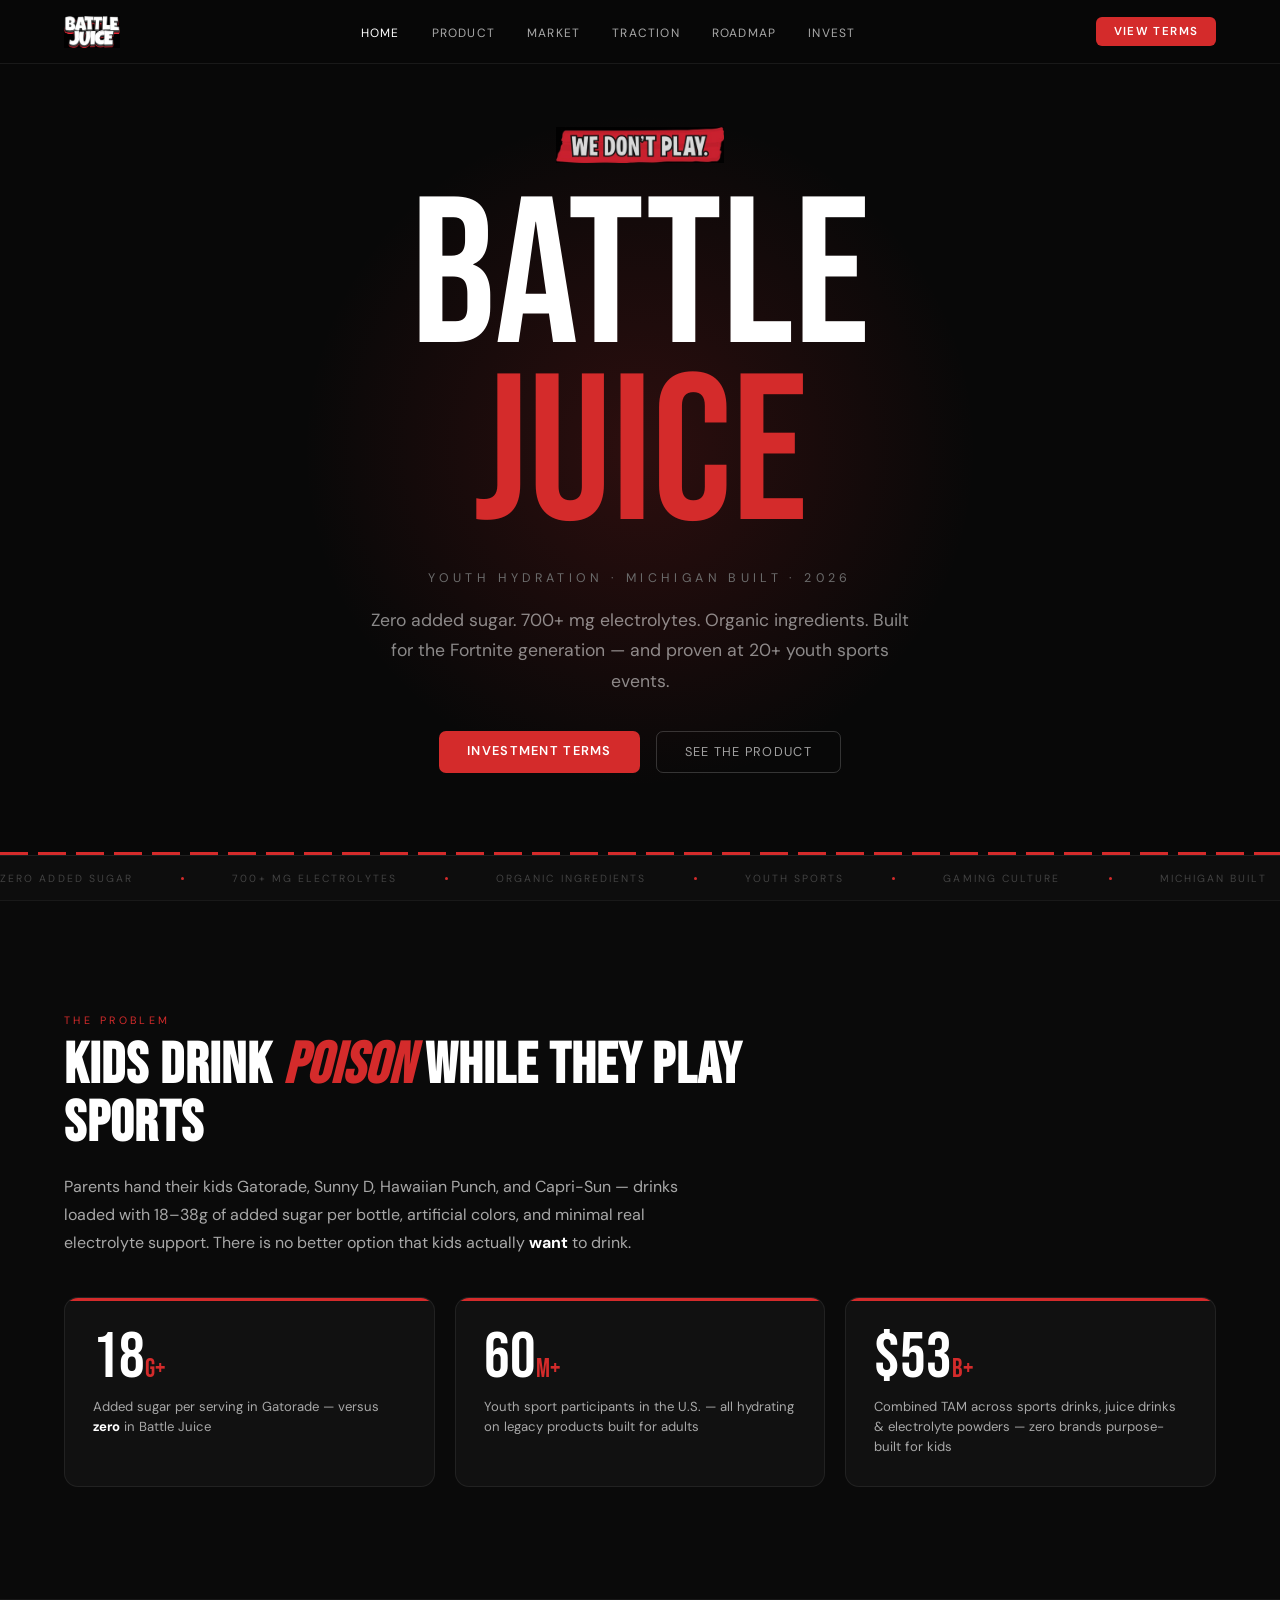
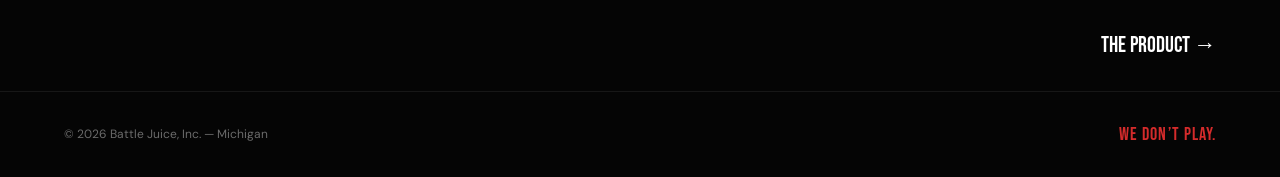
==== index.html @ 8289d876 "Add Battle Juice investor static site Initial import: pages, favicons, OG image, meta (noindex), and" ====
<!DOCTYPE html>
<html lang="en">
<head>
<meta charset="UTF-8">
<meta name="viewport" content="width=device-width, initial-scale=1.0">
<meta name="robots" content="noindex, nofollow">
<meta name="description" content="Battle Juice delivers competitive energy with a bold, gaming-forward brand. Private investor materials: product story, market context, traction, roadmap, and investment overview.">
<title>Home &mdash; Battle Juice</title>
<link rel="icon" type="image/svg+xml" href="icons/favicon.svg">
<link rel="icon" type="image/png" sizes="32x32" href="icons/favicon-32x32.png">
<link rel="icon" type="image/png" sizes="16x16" href="icons/favicon-16x16.png">
<link rel="icon" href="icons/favicon.ico" sizes="48x48 32x32 16x16">
<link rel="apple-touch-icon" sizes="180x180" href="icons/apple-touch-icon.png">
<link rel="manifest" href="icons/site.webmanifest">
<meta name="theme-color" content="#080808">
<meta property="og:type" content="website">
<meta property="og:site_name" content="Battle Juice">
<meta property="og:locale" content="en_US">
<meta property="og:title" content="Home — Battle Juice">
<meta property="og:description" content="Battle Juice delivers competitive energy with a bold, gaming-forward brand. Private investor materials: product story, market context, traction, roadmap, and investment overview.">
<meta property="og:image" content="images/og-preview.png">
<meta property="og:image:width" content="1200">
<meta property="og:image:height" content="630">
<meta property="og:image:type" content="image/png">
<meta name="twitter:card" content="summary_large_image">
<meta name="twitter:title" content="Home — Battle Juice">
<meta name="twitter:description" content="Battle Juice delivers competitive energy with a bold, gaming-forward brand. Private investor materials: product story, market context, traction, roadmap, and investment overview.">
<meta name="twitter:image" content="images/og-preview.png">
<link href="https://fonts.googleapis.com/css2?family=Bebas+Neue&family=DM+Sans:wght@300;400;500;700&display=swap" rel="stylesheet">
<style>

*{margin:0;padding:0;box-sizing:border-box}
:root{--red:#D42B2B;--dark:#080808;--panel:#111111;--border:rgba(255,255,255,0.07);--gray:#6B6B6B;--lgray:#A8A8A8;--accent:#FFD600;--green:#00C864;--blue:#1B4FE4}
html{scroll-behavior:smooth}
body{background:var(--dark);color:#fff;font-family:'DM Sans',sans-serif;overflow-x:hidden;padding-top:64px}
nav{position:fixed;top:0;left:0;right:0;z-index:999;display:flex;align-items:center;justify-content:space-between;padding:0 4rem;height:64px;background:rgba(8,8,8,.95);border-bottom:1px solid var(--border);backdrop-filter:blur(14px)}
.nav-logo{display:flex;align-items:center;gap:.75rem;text-decoration:none}
.nav-logo img{height:32px;width:auto}
.nav-links{display:flex;gap:2rem;list-style:none}
.nav-links a{font-size:.75rem;letter-spacing:.1em;text-transform:uppercase;color:var(--lgray);text-decoration:none;transition:color .2s}
.nav-links a:hover,.nav-links a.active{color:#fff}
.nav-cta{background:var(--red);color:#fff;font-size:.72rem;letter-spacing:.12em;text-transform:uppercase;padding:.42rem 1.1rem;border-radius:6px;text-decoration:none;font-weight:600;transition:opacity .2s}
.nav-cta:hover{opacity:.85}
section{padding:7rem 4rem}
.container{max-width:1160px;margin:0 auto}
.sl{display:block;font-size:.67rem;letter-spacing:.32em;text-transform:uppercase;color:var(--red);margin-bottom:.65rem}
.d{font-family:'Bebas Neue',sans-serif;line-height:.92;letter-spacing:.02em}
.h1{font-size:clamp(3.5rem,8vw,7rem)}
.h2{font-size:clamp(2.2rem,4.5vw,4rem)}
.h3{font-size:clamp(1.6rem,3vw,2.8rem)}
.body-lg{font-size:1rem;line-height:1.75;color:var(--lgray)}
.body{font-size:.88rem;line-height:1.7;color:var(--lgray)}
.divider{height:1px;background:var(--border)}
.card{background:var(--panel);border:1px solid var(--border);border-radius:14px;padding:1.5rem}
.card-sm{background:var(--panel);border:1px solid var(--border);border-radius:10px;padding:1.1rem}
.pill{display:inline-block;font-size:.66rem;letter-spacing:.14em;text-transform:uppercase;padding:.26rem .72rem;border-radius:999px}
.pill-green{background:rgba(0,200,100,.1);color:var(--green);border:1px solid rgba(0,200,100,.22)}
.pill-yellow{background:rgba(255,214,0,.1);color:var(--accent);border:1px solid rgba(255,214,0,.2)}
.pill-red{background:rgba(212,43,43,.12);color:var(--red);border:1px solid rgba(212,43,43,.25)}
.g2{display:grid;grid-template-columns:1fr 1fr;gap:1.25rem}
.g3{display:grid;grid-template-columns:repeat(3,1fr);gap:1.25rem}
.g4{display:grid;grid-template-columns:repeat(4,1fr);gap:1rem}
.page-nav{display:flex;align-items:center;justify-content:space-between;padding:2rem 4rem;background:#050505;border-top:1px solid var(--border)}
.page-nav .prev{font-size:.72rem;letter-spacing:.18em;text-transform:uppercase;color:var(--gray);text-decoration:none;transition:color .2s}
.page-nav .prev:hover{color:#fff}
.page-nav .next{font-family:'Bebas Neue',sans-serif;font-size:1.4rem;color:#fff;text-decoration:none;display:flex;align-items:center;gap:.75rem;transition:color .2s}
.page-nav .next:hover{color:var(--red)}
footer{background:#050505;border-top:1px solid var(--border);padding:2rem 4rem;display:flex;align-items:center;justify-content:space-between}
footer p{font-size:.75rem;color:var(--gray)}
footer .ft{font-family:'Bebas Neue',sans-serif;font-size:1.1rem;color:var(--red);letter-spacing:.06em}


#hero{padding:0;min-height:100vh;display:flex;flex-direction:column;justify-content:center;align-items:center;text-align:center;position:relative;overflow:hidden;margin-top:-64px}
.hero-glow{position:absolute;width:700px;height:700px;border-radius:50%;background:radial-gradient(circle,rgba(212,43,43,.18) 0%,transparent 68%);top:50%;left:50%;transform:translate(-50%,-50%);pointer-events:none}
.hero-logo{font-family:'Bebas Neue',sans-serif;font-size:clamp(5rem,18vw,13rem);line-height:.85;color:#fff;position:relative;z-index:1}
.hero-logo em{color:var(--red);font-style:normal}
.hero-tag{font-size:.78rem;letter-spacing:.35em;text-transform:uppercase;color:var(--gray);margin-top:1.5rem;z-index:1;position:relative}
.hero-sub{font-size:clamp(.92rem,1.4vw,1.1rem);color:rgba(255,255,255,.52);max-width:560px;margin-top:1.2rem;line-height:1.72;z-index:1;position:relative}
.hero-btns{display:flex;gap:1rem;margin-top:2.2rem;z-index:1;position:relative}
.btn-primary{background:var(--red);color:#fff;padding:.7rem 1.75rem;border-radius:7px;font-size:.8rem;letter-spacing:.1em;text-transform:uppercase;font-weight:600;text-decoration:none;transition:opacity .2s}
.btn-primary:hover{opacity:.85}
.btn-ghost{border:1px solid rgba(255,255,255,.18);color:rgba(255,255,255,.62);padding:.7rem 1.75rem;border-radius:7px;font-size:.8rem;letter-spacing:.1em;text-transform:uppercase;text-decoration:none;transition:all .2s}
.btn-ghost:hover{border-color:rgba(255,255,255,.4);color:#fff}
.ticker-wrap{position:absolute;bottom:0;left:0;right:0;overflow:hidden;height:2.8rem;border-top:1px solid var(--border);background:rgba(255,255,255,.02)}
.ticker-inner{display:flex;gap:3rem;animation:tick 20s linear infinite;white-space:nowrap;align-items:center;height:100%}
@keyframes tick{from{transform:translateX(0)}to{transform:translateX(-50%)}}
.ti-item{font-size:.65rem;letter-spacing:.2em;text-transform:uppercase;color:rgba(255,255,255,.22)}
.ti-dot{width:3px;height:3px;border-radius:50%;background:var(--red);flex-shrink:0}
.hero-stripe{position:absolute;bottom:2.8rem;left:0;right:0;height:3px;background:repeating-linear-gradient(90deg,var(--red) 0,var(--red) 28px,transparent 28px,transparent 38px)}
#problem{background:#0A0A0A}
.stat-grid{display:grid;grid-template-columns:repeat(3,1fr);gap:1.25rem;margin-top:2.5rem}
.pstat{background:var(--panel);border:1px solid var(--border);border-radius:14px;padding:1.75rem;position:relative;overflow:hidden}
.pstat::before{content:'';position:absolute;top:0;left:0;right:0;height:3px;background:var(--red);border-radius:14px 14px 0 0}
.pstat .num{font-family:'Bebas Neue',sans-serif;font-size:clamp(2.5rem,5vw,4.5rem);color:#fff;line-height:1}
.pstat .unit{font-family:'Bebas Neue',sans-serif;font-size:1.6rem;color:var(--red)}
.pstat .lbl{font-size:.82rem;color:var(--lgray);margin-top:.45rem;line-height:1.55}

</style>
</head>
<body>
<nav>
  <a href="index.html" class="nav-logo"><img src="[data-uri]" alt="Battle Juice"></a>
  <ul class="nav-links"><li><a href="index.html" class="active">Home</a></li><li><a href="product.html">Product</a></li><li><a href="market.html">Market</a></li><li><a href="traction.html">Traction</a></li><li><a href="roadmap.html">Roadmap</a></li><li><a href="invest.html">Invest</a></li></ul>
  <a href="invest.html" class="nav-cta">View Terms</a>
</nav>

<section id="hero">
  <div class="hero-glow"></div>
  <div style="position:relative;z-index:1;margin-bottom:1.5rem">
    <img src="[data-uri]" alt="We Don't Play" style="height:36px;width:auto;opacity:.85">
  </div>
  <div class="hero-logo">BATTLE<br><em>JUICE</em></div>
  <p class="hero-tag">Youth Hydration &middot; Michigan Built &middot; 2026</p>
  <p class="hero-sub">Zero added sugar. 700+ mg electrolytes. Organic ingredients. Built for the Fortnite generation &mdash; and proven at 20+ youth sports events.</p>
  <div class="hero-btns">
    <a href="invest.html" class="btn-primary">Investment Terms</a>
    <a href="product.html" class="btn-ghost">See the Product</a>
  </div>
  <div class="hero-stripe"></div>
  <div class="ticker-wrap">
    <div class="ticker-inner">
      <span class="ti-item">Zero Added Sugar</span><span class="ti-dot"></span>
      <span class="ti-item">700+ mg Electrolytes</span><span class="ti-dot"></span>
      <span class="ti-item">Organic Ingredients</span><span class="ti-dot"></span>
      <span class="ti-item">Youth Sports</span><span class="ti-dot"></span>
      <span class="ti-item">Gaming Culture</span><span class="ti-dot"></span>
      <span class="ti-item">Michigan Built</span><span class="ti-dot"></span>
      <span class="ti-item">We Don&rsquo;t Play.</span><span class="ti-dot"></span>
      <span class="ti-item">Zero Added Sugar</span><span class="ti-dot"></span>
      <span class="ti-item">700+ mg Electrolytes</span><span class="ti-dot"></span>
      <span class="ti-item">Organic Ingredients</span><span class="ti-dot"></span>
      <span class="ti-item">Youth Sports</span><span class="ti-dot"></span>
      <span class="ti-item">Gaming Culture</span><span class="ti-dot"></span>
      <span class="ti-item">Michigan Built</span><span class="ti-dot"></span>
      <span class="ti-item">We Don&rsquo;t Play.</span><span class="ti-dot"></span>
    </div>
  </div>
</section>

<div class="divider"></div>

<section id="problem">
  <div class="container">
    <span class="sl">The Problem</span>
    <h2 class="d h2" style="max-width:700px;line-height:1;margin-bottom:1.25rem">Kids drink <em style="color:var(--red)">poison</em> while they play sports</h2>
    <p class="body-lg" style="max-width:640px">Parents hand their kids Gatorade, Sunny D, Hawaiian Punch, and Capri-Sun &mdash; drinks loaded with 18&ndash;38g of added sugar per bottle, artificial colors, and minimal real electrolyte support. There is no better option that kids actually <strong style="color:#fff">want</strong> to drink.</p>
    <div class="stat-grid">
      <div class="pstat">
        <div class="num">18<span class="unit">g+</span></div>
        <div class="lbl">Added sugar per serving in Gatorade &mdash; versus <strong style="color:#fff">zero</strong> in Battle Juice</div>
      </div>
      <div class="pstat">
        <div class="num">60<span class="unit">M+</span></div>
        <div class="lbl">Youth sport participants in the U.S. &mdash; all hydrating on legacy products built for adults</div>
      </div>
      <div class="pstat">
        <div class="num">$53<span class="unit">B+</span></div>
        <div class="lbl">Combined TAM across sports drinks, juice drinks &amp; electrolyte powders &mdash; zero brands purpose-built for kids</div>
      </div>
    </div>
  </div>
</section>

<div class="page-nav"><span></span><a href="product.html" class="next">The Product &rarr;</a></div>
<footer>
  <p>&copy; 2026 Battle Juice, Inc. &mdash; Michigan</p>
  <span class="ft">WE DON&rsquo;T PLAY.</span>
</footer>
</body>
</html>
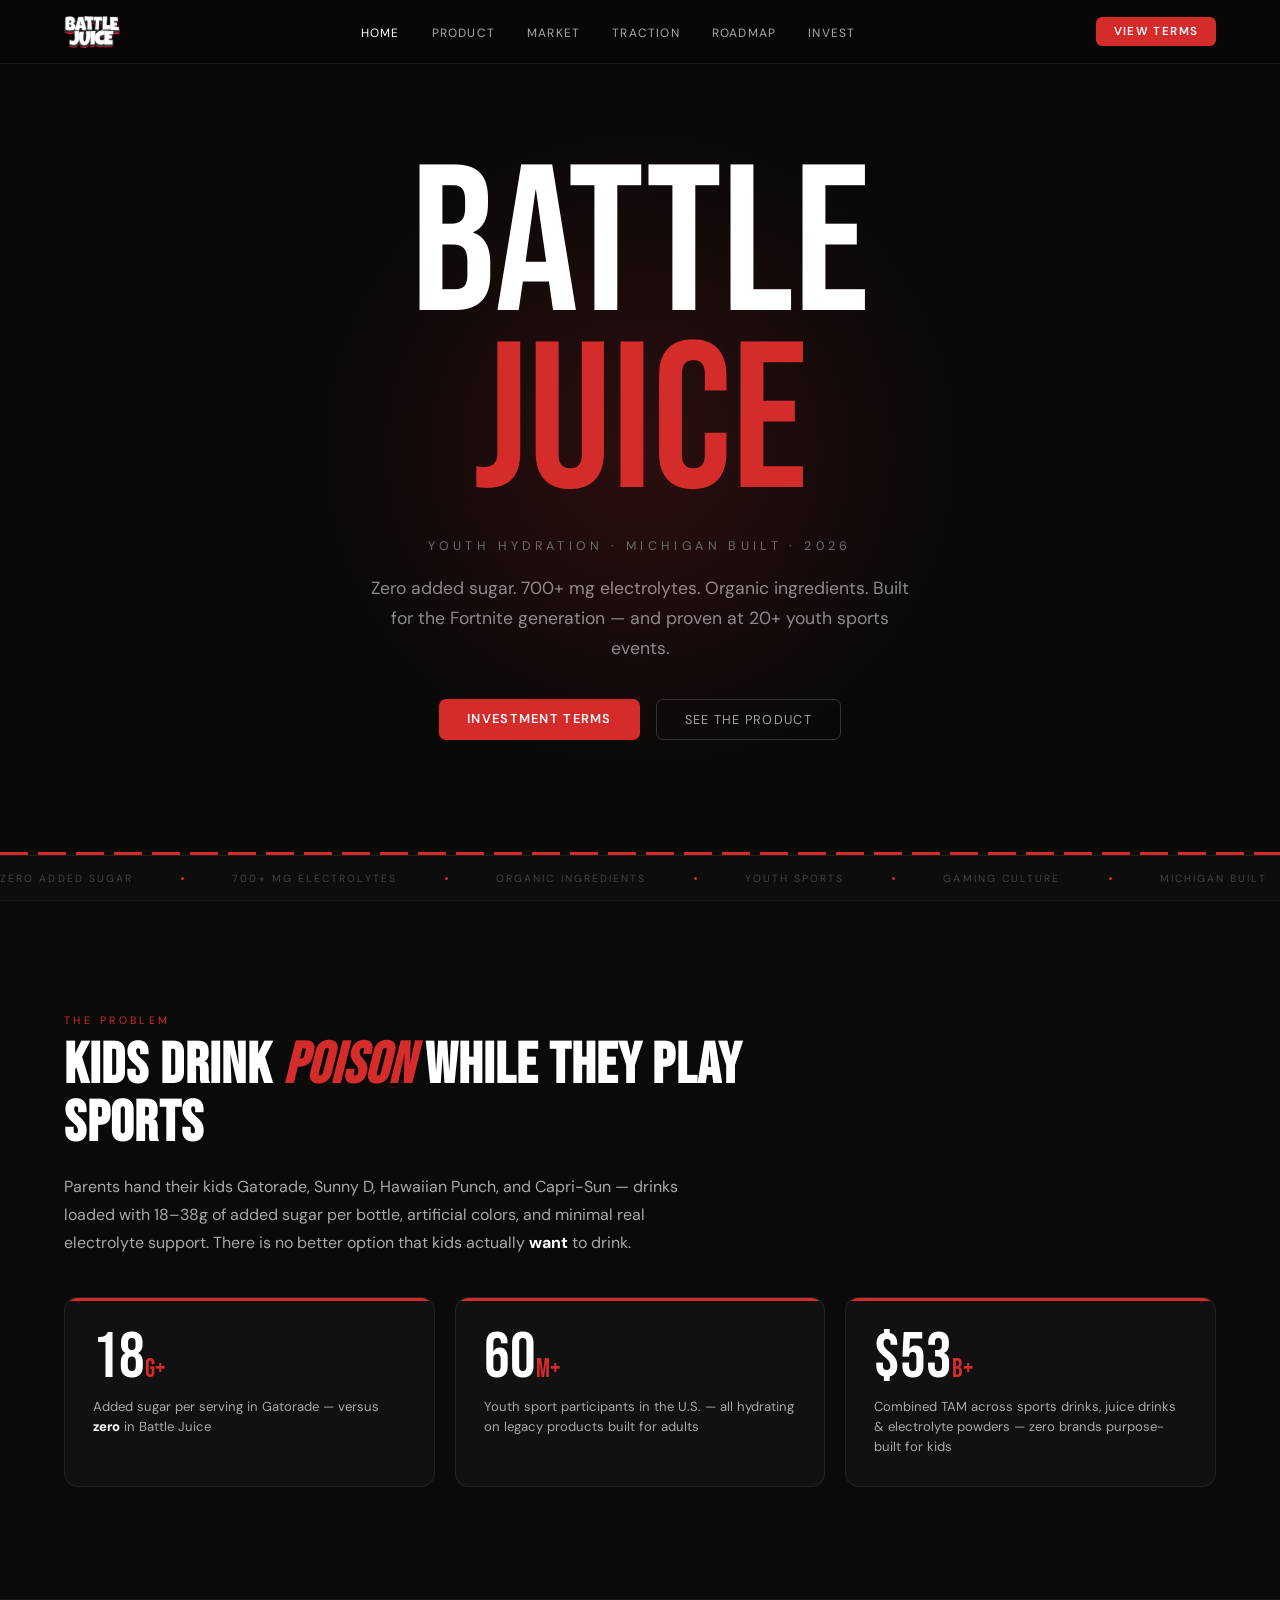
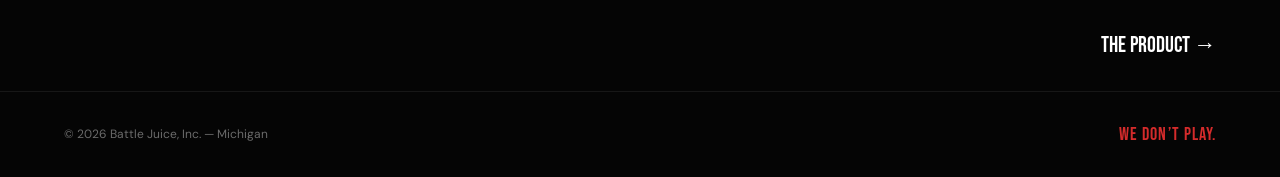
==== commit cc4c24f0: "Polish investor site: favicons, mobile CSS, brand cleanup. Letterboxed favicons so the wordmark is n" ====
--- a/index.html
+++ b/index.html
@@ -4,8 +4,8 @@
 <meta charset="UTF-8">
 <meta name="viewport" content="width=device-width, initial-scale=1.0">
 <meta name="robots" content="noindex, nofollow">
-<meta name="description" content="Battle Juice delivers competitive energy with a bold, gaming-forward brand. Private investor materials: product story, market context, traction, roadmap, and investment overview.">
-<title>Home &mdash; Battle Juice</title>
+<meta name="description" content="Michigan-built youth hydration with zero added sugar, 700+ mg electrolytes, and a gaming-forward brand. Private investor overview: product, market, traction, roadmap, and deal terms.">
+<title>Battle Juice Investment Opportunity</title>
 <link rel="icon" type="image/svg+xml" href="icons/favicon.svg">
 <link rel="icon" type="image/png" sizes="32x32" href="icons/favicon-32x32.png">
 <link rel="icon" type="image/png" sizes="16x16" href="icons/favicon-16x16.png">
@@ -14,17 +14,17 @@
 <link rel="manifest" href="icons/site.webmanifest">
 <meta name="theme-color" content="#080808">
 <meta property="og:type" content="website">
-<meta property="og:site_name" content="Battle Juice">
+<meta property="og:site_name" content="Battle Juice Investment Opportunity">
 <meta property="og:locale" content="en_US">
-<meta property="og:title" content="Home — Battle Juice">
-<meta property="og:description" content="Battle Juice delivers competitive energy with a bold, gaming-forward brand. Private investor materials: product story, market context, traction, roadmap, and investment overview.">
+<meta property="og:title" content="Battle Juice Investment Opportunity">
+<meta property="og:description" content="Michigan-built youth hydration with zero added sugar, 700+ mg electrolytes, and a gaming-forward brand. Private investor overview: product, market, traction, roadmap, and deal terms.">
 <meta property="og:image" content="images/og-preview.png">
 <meta property="og:image:width" content="1200">
 <meta property="og:image:height" content="630">
 <meta property="og:image:type" content="image/png">
 <meta name="twitter:card" content="summary_large_image">
-<meta name="twitter:title" content="Home — Battle Juice">
-<meta name="twitter:description" content="Battle Juice delivers competitive energy with a bold, gaming-forward brand. Private investor materials: product story, market context, traction, roadmap, and investment overview.">
+<meta name="twitter:title" content="Battle Juice Investment Opportunity">
+<meta name="twitter:description" content="Michigan-built youth hydration with zero added sugar, 700+ mg electrolytes, and a gaming-forward brand. Private investor overview: product, market, traction, roadmap, and deal terms.">
 <meta name="twitter:image" content="images/og-preview.png">
 <link href="https://fonts.googleapis.com/css2?family=Bebas+Neue&family=DM+Sans:wght@300;400;500;700&display=swap" rel="stylesheet">
 <style>
@@ -96,6 +96,7 @@
 .pstat .lbl{font-size:.82rem;color:var(--lgray);margin-top:.45rem;line-height:1.55}
 
 </style>
+<link rel="stylesheet" href="css/responsive.css">
 </head>
 <body>
 <nav>
@@ -106,9 +107,6 @@
 
 <section id="hero">
   <div class="hero-glow"></div>
-  <div style="position:relative;z-index:1;margin-bottom:1.5rem">
-    <img src="[data-uri]" alt="We Don't Play" style="height:36px;width:auto;opacity:.85">
-  </div>
   <div class="hero-logo">BATTLE<br><em>JUICE</em></div>
   <p class="hero-tag">Youth Hydration &middot; Michigan Built &middot; 2026</p>
   <p class="hero-sub">Zero added sugar. 700+ mg electrolytes. Organic ingredients. Built for the Fortnite generation &mdash; and proven at 20+ youth sports events.</p>
@@ -125,14 +123,12 @@
       <span class="ti-item">Youth Sports</span><span class="ti-dot"></span>
       <span class="ti-item">Gaming Culture</span><span class="ti-dot"></span>
       <span class="ti-item">Michigan Built</span><span class="ti-dot"></span>
-      <span class="ti-item">We Don&rsquo;t Play.</span><span class="ti-dot"></span>
       <span class="ti-item">Zero Added Sugar</span><span class="ti-dot"></span>
       <span class="ti-item">700+ mg Electrolytes</span><span class="ti-dot"></span>
       <span class="ti-item">Organic Ingredients</span><span class="ti-dot"></span>
       <span class="ti-item">Youth Sports</span><span class="ti-dot"></span>
       <span class="ti-item">Gaming Culture</span><span class="ti-dot"></span>
       <span class="ti-item">Michigan Built</span><span class="ti-dot"></span>
-      <span class="ti-item">We Don&rsquo;t Play.</span><span class="ti-dot"></span>
     </div>
   </div>
 </section>
--- a/css/responsive.css
+++ b/css/responsive.css
@@ -0,0 +1,219 @@
+/* Battle Juice — mobile / tablet layout (loads after inline page styles) */
+
+@media (max-width: 960px) {
+  html {
+    -webkit-text-size-adjust: 100%;
+  }
+
+  body {
+    padding-top: 110px !important;
+  }
+
+  nav {
+    height: auto !important;
+    min-height: 56px;
+    padding: 0.65rem 1rem !important;
+    flex-wrap: wrap;
+    row-gap: 0.5rem;
+    align-items: center;
+  }
+
+  .nav-logo {
+    flex-shrink: 0;
+  }
+
+  .nav-links {
+    order: 3;
+    width: 100%;
+    flex-wrap: wrap;
+    gap: 0.55rem 0.9rem !important;
+    justify-content: flex-start;
+    padding-top: 0.55rem;
+    margin: 0;
+    border-top: 1px solid rgba(255, 255, 255, 0.07);
+  }
+
+  .nav-links a {
+    font-size: 0.68rem !important;
+    letter-spacing: 0.07em !important;
+  }
+
+  .nav-cta {
+    margin-left: auto;
+    padding: 0.38rem 0.75rem !important;
+    font-size: 0.65rem !important;
+  }
+
+  section:not(#hero) {
+    padding: 3.25rem 1.1rem !important;
+  }
+
+  section:not(#hero)[style*="7rem 4rem"],
+  section:not(#hero)[style*="7rem 4rem;"] {
+    padding: 3.25rem 1.1rem !important;
+  }
+
+  .container {
+    padding-left: 0;
+    padding-right: 0;
+  }
+
+  .page-nav {
+    flex-direction: column !important;
+    align-items: flex-start !important;
+    gap: 0.85rem;
+    padding: 1.35rem 1.1rem !important;
+  }
+
+  .page-nav .next {
+    font-size: 1.2rem !important;
+  }
+
+  footer {
+    flex-direction: column !important;
+    align-items: flex-start !important;
+    gap: 0.65rem;
+    padding: 1.35rem 1.1rem !important;
+  }
+
+  .g2,
+  .g3,
+  .g4,
+  .stat-grid,
+  .photo-grid,
+  .round-cards,
+  .fi,
+  .why-grid,
+  .moat-hero,
+  .moat-grid {
+    grid-template-columns: 1fr !important;
+  }
+
+  .chars-row {
+    grid-template-columns: repeat(2, minmax(0, 1fr)) !important;
+  }
+
+  .flavor-grid {
+    grid-template-columns: repeat(2, minmax(0, 1fr)) !important;
+  }
+
+  /* Inline layout grids (product, roadmap, traction, market, invest) */
+  div[style*="display:grid"][style*="grid-template-columns"] {
+    grid-template-columns: 1fr !important;
+  }
+
+  .fb {
+    flex-direction: column !important;
+    align-items: flex-start !important;
+    gap: 0.85rem;
+  }
+
+  .contact-row {
+    flex-wrap: wrap;
+    row-gap: 0.35rem;
+  }
+
+  .hero-btns {
+    flex-direction: column !important;
+    width: 100%;
+    max-width: 20rem;
+    margin-left: auto !important;
+    margin-right: auto !important;
+  }
+
+  .hero-glow {
+    width: min(92vw, 26rem) !important;
+    height: min(92vw, 26rem) !important;
+  }
+
+  .hero-tag {
+    letter-spacing: 0.18em !important;
+    padding: 0 0.5rem;
+  }
+
+  #hero {
+    min-height: unset !important;
+    padding: 5.5rem 0.75rem 4.5rem;
+    margin-top: -64px;
+  }
+
+  .hero-logo {
+    font-size: clamp(2.75rem, 15vw, 7rem) !important;
+  }
+
+  .tam-row {
+    flex-direction: column !important;
+    align-items: stretch !important;
+    gap: 0.35rem !important;
+  }
+
+  .tam-lbl {
+    width: 100% !important;
+    text-align: left !important;
+  }
+
+  .tam-val {
+    width: auto !important;
+    align-self: flex-end;
+  }
+
+  .ev {
+    flex-wrap: wrap !important;
+  }
+
+  .fw-row,
+  .rp {
+    flex-wrap: wrap !important;
+  }
+
+  .card:has(table.ct) {
+    overflow-x: auto;
+    -webkit-overflow-scrolling: touch;
+  }
+
+  table.ct {
+    font-size: 0.74rem !important;
+  }
+
+  table.ct th,
+  table.ct td {
+    padding: 0.45rem 0.55rem !important;
+  }
+}
+
+@media (max-width: 600px) {
+  body {
+    padding-top: 118px !important;
+  }
+
+  .chars-row {
+    grid-template-columns: 1fr !important;
+  }
+
+  .er,
+  .fr {
+    flex-wrap: wrap;
+    row-gap: 0.2rem;
+  }
+
+  .er .k,
+  .fr .fk {
+    width: 100%;
+  }
+
+  .er .v,
+  .fr .fv {
+    width: 100%;
+    text-align: right;
+  }
+}
+
+@media (max-width: 380px) {
+  .nav-links {
+    gap: 0.45rem 0.65rem !important;
+  }
+
+  .nav-links a {
+    font-size: 0.62rem !important;
+  }
+}
